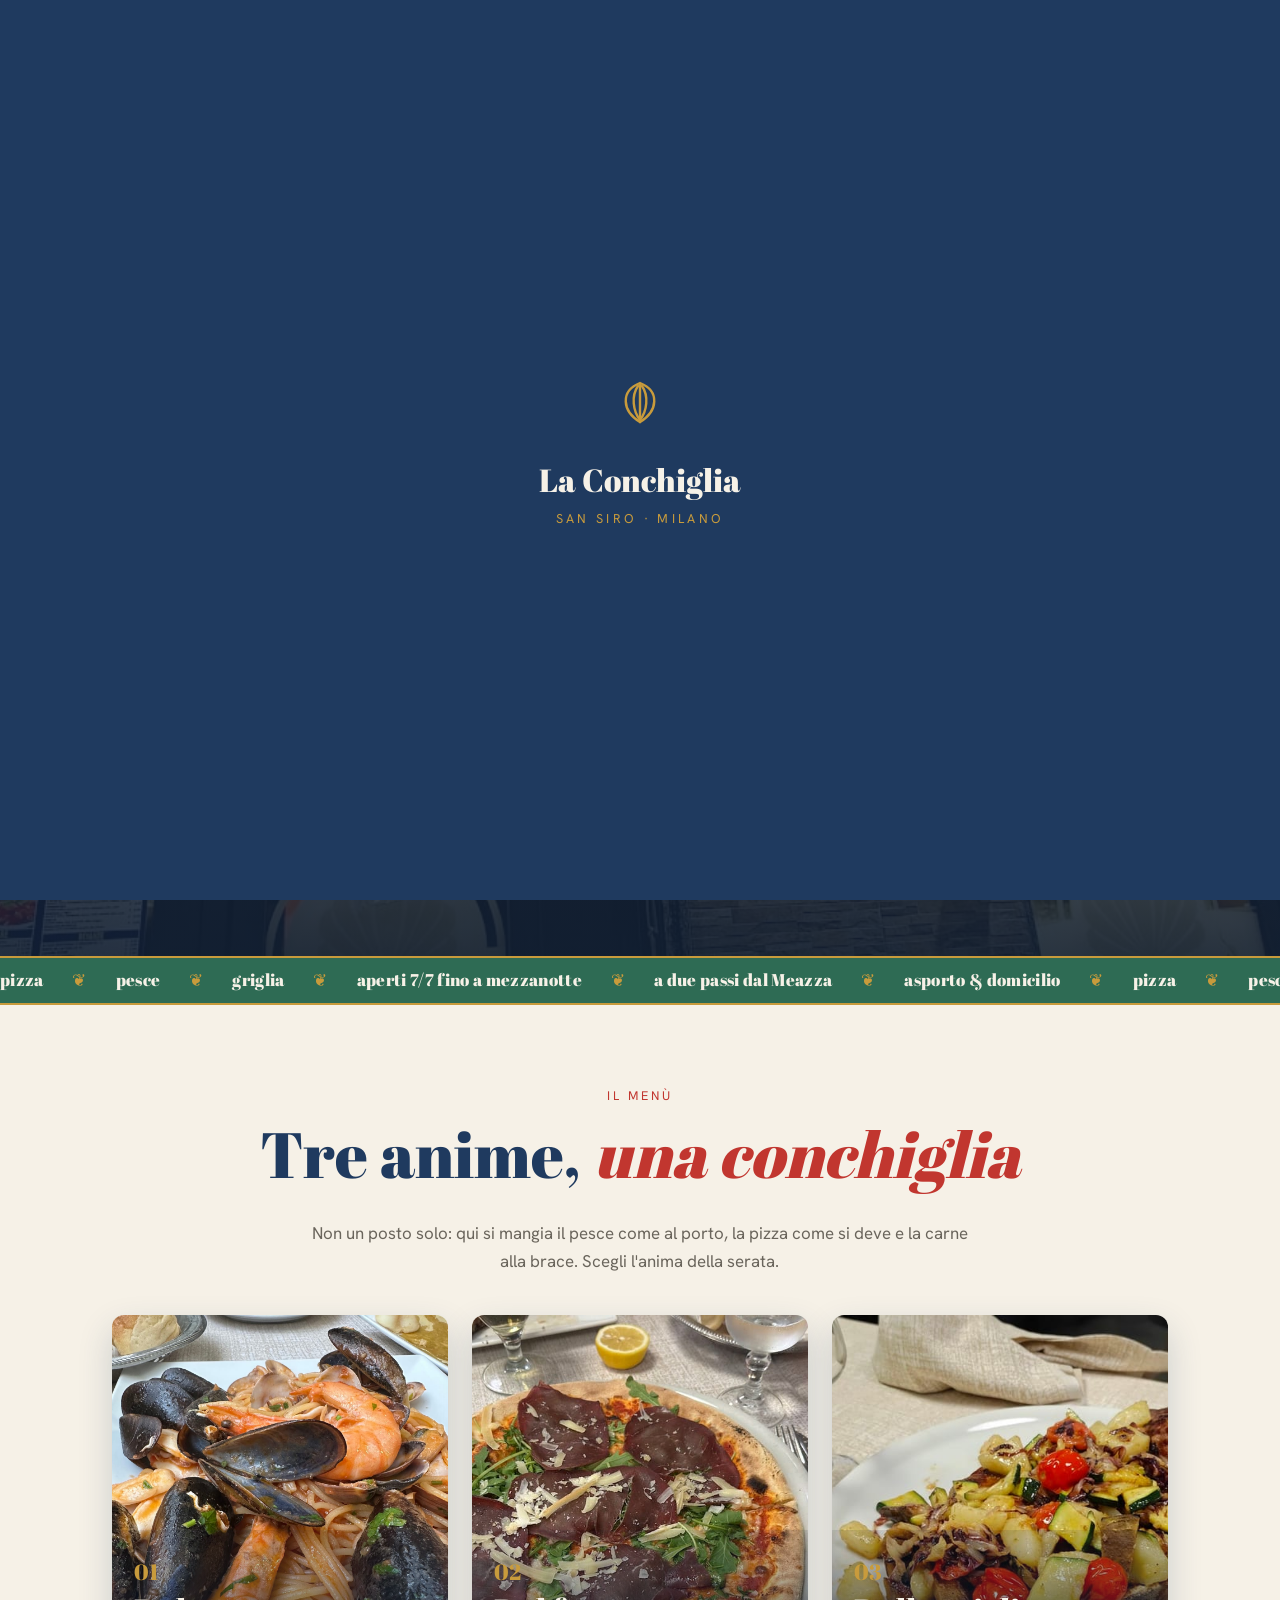
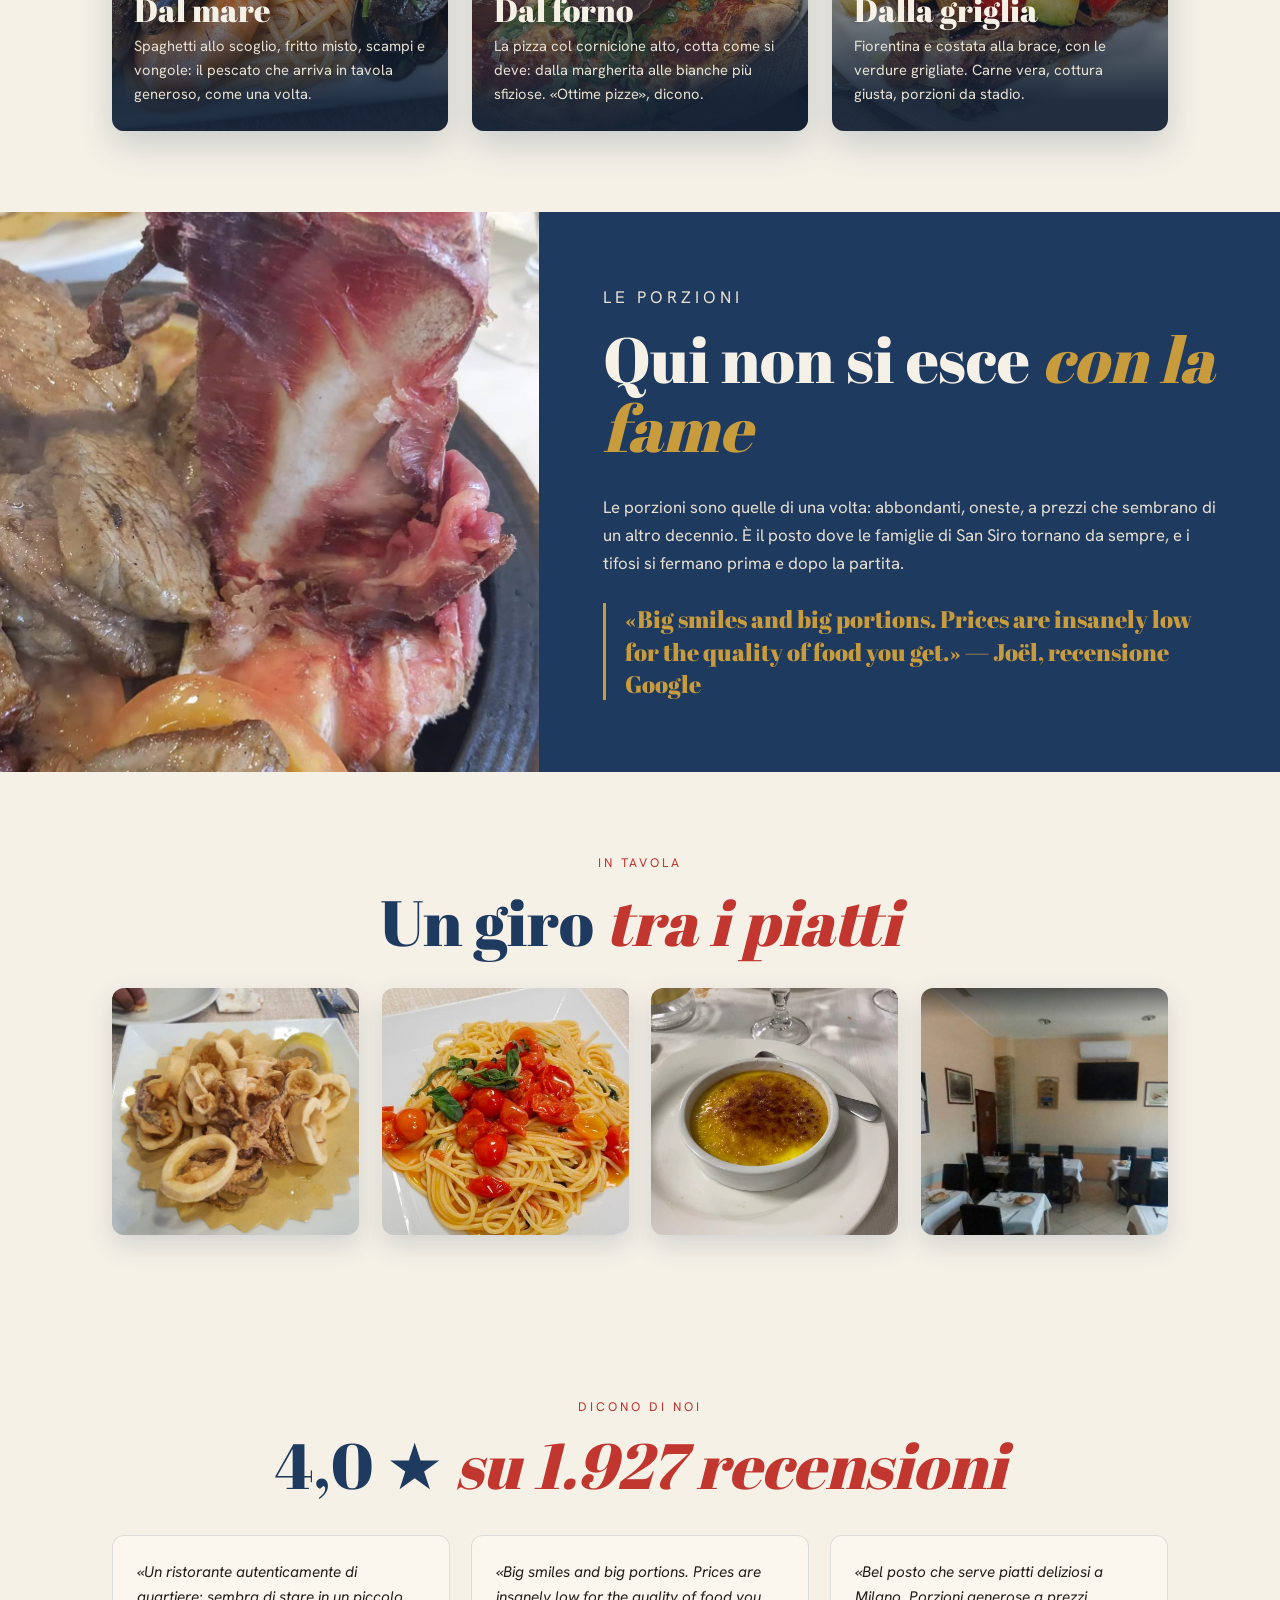
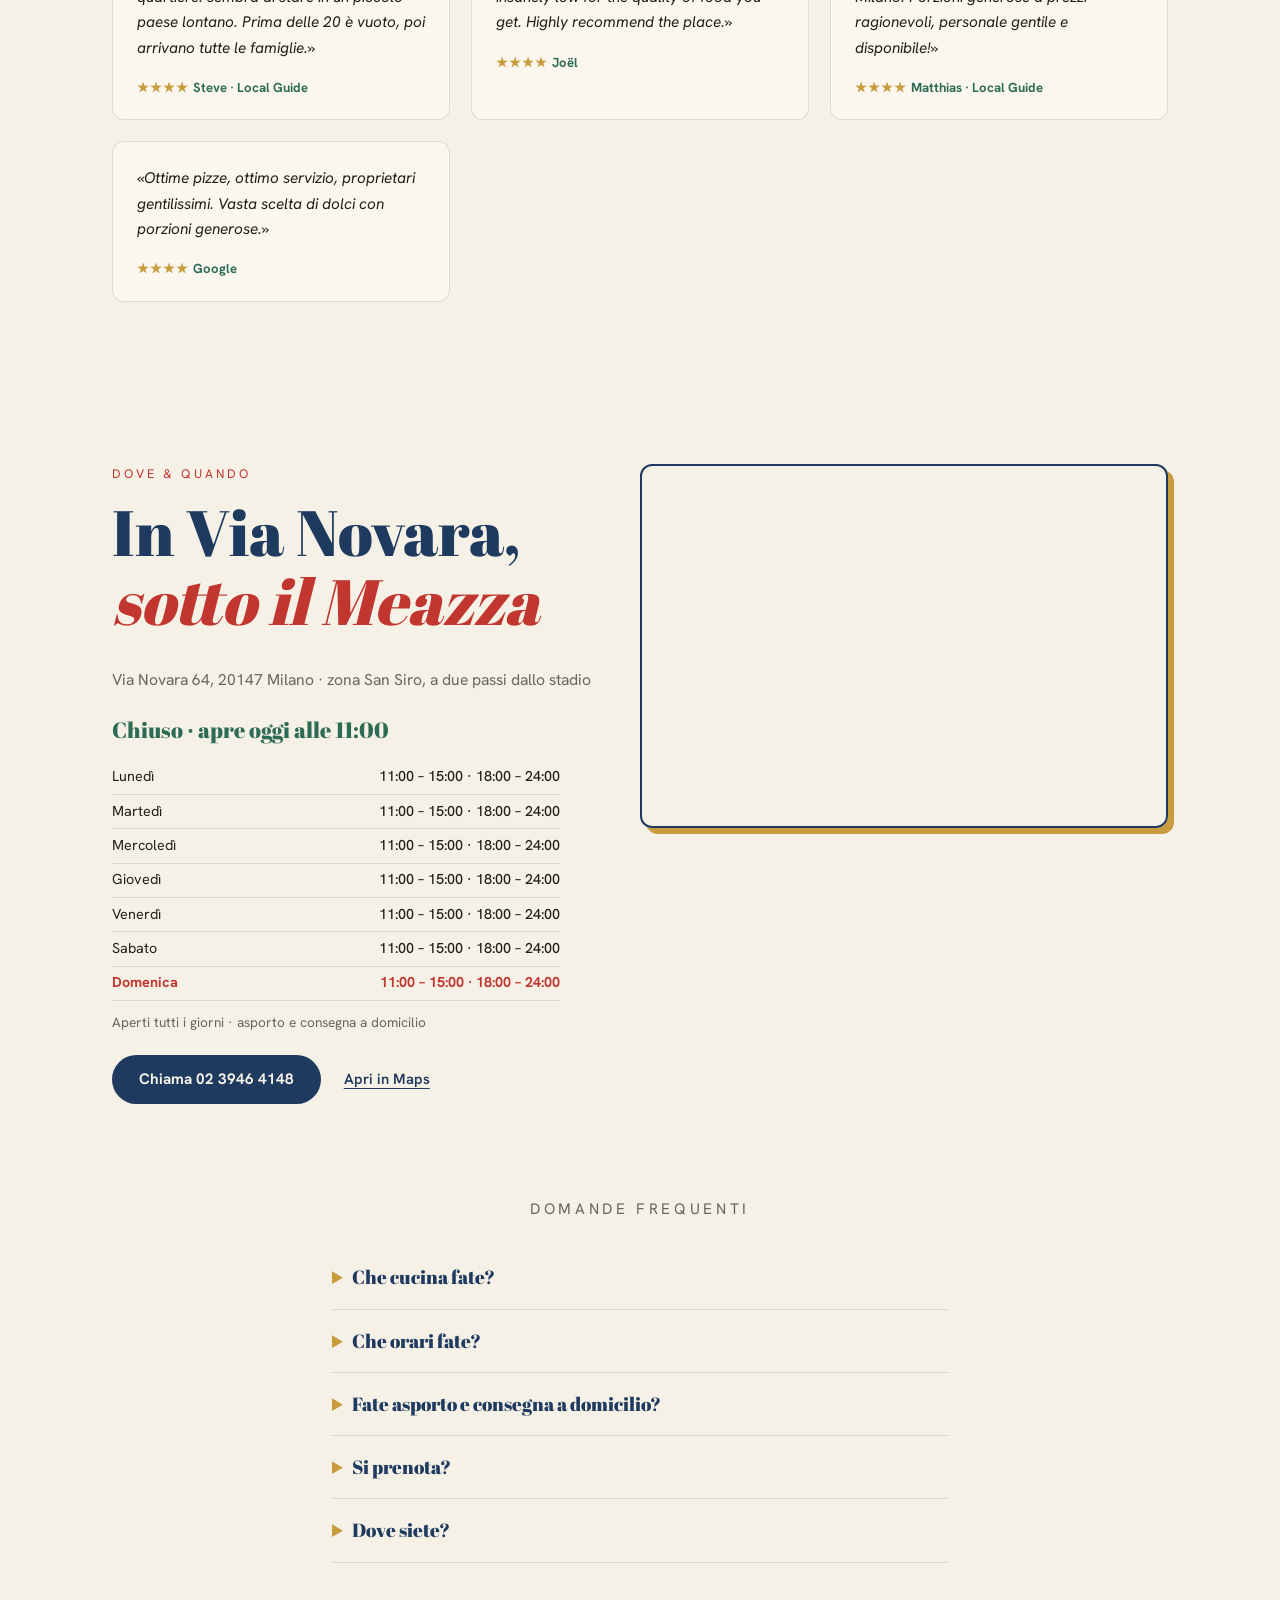
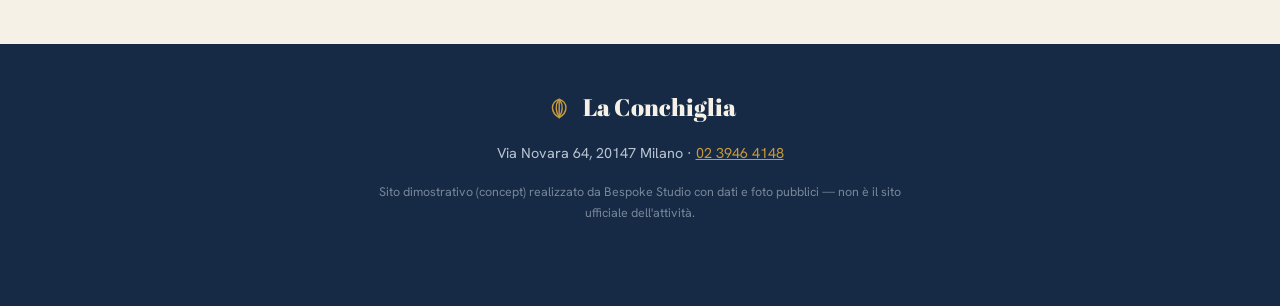
==== index.html @ fbbc91d4 "La Conchiglia — trattoria e pizzeria di San Siro (demo Bespoke Studio) Co-Authored-By: Claude Opus 4" ====
<!DOCTYPE html>
<html lang="it">
<head>
<meta charset="UTF-8">
<meta name="viewport" content="width=device-width, initial-scale=1.0">
<title>La Conchiglia — Trattoria e pizzeria di San Siro · Via Novara 64, Milano</title>
<meta name="description" content="La Conchiglia, trattoria e pizzeria di San Siro in Via Novara 64 a Milano: pesce, pizza e griglia con porzioni giganti, a due passi dal Meazza. Aperti 7 giorni su 7 fino a mezzanotte. Prenota: 02 3946 4148.">
<link rel="canonical" href="https://rotenzark.github.io/la-conchiglia/">
<meta property="og:type" content="website">
<meta property="og:title" content="La Conchiglia — Trattoria e pizzeria di San Siro, Milano">
<meta property="og:description" content="Pesce, pizza e griglia con porzioni giganti a due passi dal Meazza. Aperti 7/7 fino a mezzanotte.">
<meta property="og:image" content="https://rotenzark.github.io/la-conchiglia/img/og-image.jpg">
<meta property="og:url" content="https://rotenzark.github.io/la-conchiglia/">
<meta name="twitter:card" content="summary_large_image">
<link rel="icon" href="img/favicon.svg" type="image/svg+xml">
<link rel="icon" href="img/favicon-32.png" type="image/png" sizes="32x32">
<link rel="apple-touch-icon" href="img/apple-touch-icon.png">
<link rel="preconnect" href="https://fonts.googleapis.com">
<link rel="preconnect" href="https://fonts.gstatic.com" crossorigin>
<link href="https://fonts.googleapis.com/css2?family=Abril+Fatface&family=Hanken+Grotesk:wght@400;500;600;700&display=swap" rel="stylesheet">
<link rel="stylesheet" href="css/styles.css?v=1">
<script type="application/ld+json">
{
  "@context": "https://schema.org",
  "@graph": [
    {
      "@type": "Restaurant",
      "name": "La Conchiglia",
      "image": "https://rotenzark.github.io/la-conchiglia/img/og-image.jpg",
      "url": "https://rotenzark.github.io/la-conchiglia/",
      "telephone": "+390239464148",
      "servesCuisine": ["Italiana", "Pesce", "Pizza"],
      "priceRange": "€€",
      "description": "Trattoria e pizzeria di San Siro: pesce, pizza e griglia con porzioni generose, a due passi dal Meazza.",
      "address": { "@type": "PostalAddress", "streetAddress": "Via Novara 64", "addressLocality": "Milano", "postalCode": "20147", "addressCountry": "IT" },
      "geo": { "@type": "GeoCoordinates", "latitude": 45.4709017, "longitude": 9.1228384 },
      "aggregateRating": { "@type": "AggregateRating", "ratingValue": "4.0", "reviewCount": "1927", "bestRating": "5" },
      "openingHoursSpecification": [
        { "@type": "OpeningHoursSpecification", "dayOfWeek": ["Monday","Tuesday","Wednesday","Thursday","Friday","Saturday","Sunday"], "opens": "11:00", "closes": "15:00" },
        { "@type": "OpeningHoursSpecification", "dayOfWeek": ["Monday","Tuesday","Wednesday","Thursday","Friday","Saturday","Sunday"], "opens": "18:00", "closes": "00:00" }
      ]
    },
    {
      "@type": "FAQPage",
      "mainEntity": [
        { "@type": "Question", "name": "Che cucina fate?", "acceptedAnswer": { "@type": "Answer", "text": "Tre anime in un solo posto: pesce (spaghetti allo scoglio, fritto misto), pizza cotta nel forno e carne alla griglia (fiorentina, costata), con porzioni generose." } },
        { "@type": "Question", "name": "Che orari fate?", "acceptedAnswer": { "@type": "Answer", "text": "Aperti tutti i giorni, pranzo 11–15 e cena 18–24 (fino a mezzanotte)." } },
        { "@type": "Question", "name": "Fate asporto e consegna a domicilio?", "acceptedAnswer": { "@type": "Answer", "text": "Sì: oltre alla consumazione sul posto, facciamo asporto e consegna a domicilio. Chiama lo 02 3946 4148." } },
        { "@type": "Question", "name": "Si prenota?", "acceptedAnswer": { "@type": "Answer", "text": "Sì, soprattutto nelle sere di partita al Meazza consigliamo di chiamare per prenotare un tavolo." } },
        { "@type": "Question", "name": "Dove siete?", "acceptedAnswer": { "@type": "Answer", "text": "In Via Novara 64 a Milano, zona San Siro, a due passi dallo stadio Meazza." } }
      ]
    }
  ]
}
</script>
</head>
<body>

<div id="intro" aria-hidden="true">
  <div class="intro-inner">
    <span class="intro-shell" aria-hidden="true">
      <svg viewBox="0 0 64 64"><g fill="none" stroke="currentColor" stroke-width="2.4" stroke-linecap="round"><path d="M32 52 C14 41 12 21 32 13 C52 21 50 41 32 52 Z"/><path d="M32 52 L32 15"/><path d="M32 50 C25 41 23 26 30 16"/><path d="M32 50 C39 41 41 26 34 16"/></g></svg>
    </span>
    <p class="intro-name">La Conchiglia</p>
    <p class="intro-sub">San Siro · Milano</p>
  </div>
</div>

<header id="site-head">
  <a class="brand" href="#top" aria-label="La Conchiglia — torna su">
    <span class="brand-shell" aria-hidden="true"><svg viewBox="0 0 64 64"><g fill="none" stroke="currentColor" stroke-width="3" stroke-linecap="round"><path d="M32 52 C14 41 12 21 32 13 C52 21 50 41 32 52 Z"/><path d="M32 52 L32 15"/><path d="M32 50 C25 41 23 26 30 16"/><path d="M32 50 C39 41 41 26 34 16"/></g></svg></span>
    <span class="brand-name">La Conchiglia</span>
  </a>
  <nav id="mainNav" aria-label="Navigazione principale">
    <a href="#anime" data-i18n="nav.anime">Le tre anime</a>
    <a href="#porzioni" data-i18n="nav.porzioni">Le porzioni</a>
    <a href="#gallery" data-i18n="nav.gallery">In tavola</a>
    <a href="#recensioni" data-i18n="nav.recensioni">Dicono di noi</a>
    <a href="#dove" data-i18n="nav.dove">Dove &amp; quando</a>
  </nav>
  <div class="head-actions">
    <button id="langToggle" type="button" aria-label="Switch language">EN</button>
    <a class="head-call" href="tel:+390239464148" data-i18n="nav.prenota">Prenota</a>
    <button id="burger" aria-label="Menu" aria-expanded="false" aria-controls="mainNav"><span></span><span></span><span></span></button>
  </div>
</header>

<main id="top">

  <!-- HERO -->
  <section class="hero">
    <img id="heroPhoto" src="img/facciata.jpg" alt="La facciata de La Conchiglia di sera, con l'insegna Ristorante Pizzeria e il logo a conchiglia" width="1600" height="697" fetchpriority="high">
    <div class="hero-shade" aria-hidden="true"></div>
    <div class="hero-content">
      <p class="hero-badge reveal-hero"><span class="g-logo" aria-hidden="true">G</span> 4,0 · <span data-i18n="hero.rec">1.927 recensioni</span></p>
      <h1 class="hero-title reveal-hero">La Conchiglia</h1>
      <p class="hero-sub reveal-hero" data-i18n="hero.sub">Trattoria e pizzeria di <strong>San Siro</strong>, a due passi dal Meazza — dal mare, dal forno, dalla griglia. Porzioni giganti, aperti tutti i giorni fino a mezzanotte.</p>
      <div class="hero-cta reveal-hero">
        <a class="btn-primary" href="tel:+390239464148" data-i18n="hero.cta1">Prenota: 02 3946 4148</a>
        <a class="btn-ghost" href="#anime" data-i18n="hero.cta2">Le tre anime</a>
      </div>
    </div>
  </section>

  <!-- TICKER -->
  <div class="ticker" aria-hidden="true">
    <div class="ticker-track">
      <span data-i18n="tk.1">pizza</span><i class="sh">❦</i><span data-i18n="tk.2">pesce</span><i class="sh">❦</i><span data-i18n="tk.3">griglia</span><i class="sh">❦</i><span data-i18n="tk.4">aperti 7/7 fino a mezzanotte</span><i class="sh">❦</i><span data-i18n="tk.5">a due passi dal Meazza</span><i class="sh">❦</i><span data-i18n="tk.6">asporto &amp; domicilio</span><i class="sh">❦</i>
      <span data-i18n="tk.1b">pizza</span><i class="sh">❦</i><span data-i18n="tk.2b">pesce</span><i class="sh">❦</i><span data-i18n="tk.3b">griglia</span><i class="sh">❦</i><span data-i18n="tk.4b">aperti 7/7 fino a mezzanotte</span><i class="sh">❦</i><span data-i18n="tk.5b">a due passi dal Meazza</span><i class="sh">❦</i><span data-i18n="tk.6b">asporto &amp; domicilio</span><i class="sh">❦</i>
    </div>
  </div>

  <!-- TRE ANIME -->
  <section id="anime" class="anime">
    <p class="kicker reveal" data-i18n="anime.kicker">Il menù</p>
    <h2 class="titolo reveal"><span data-i18n="anime.t1">Tre anime,</span> <em data-i18n="anime.t2">una conchiglia</em></h2>
    <p class="anime-lead reveal" data-i18n="anime.lead">Non un posto solo: qui si mangia il pesce come al porto, la pizza come si deve e la carne alla brace. Scegli l'anima della serata.</p>
    <div class="anime-grid">
      <article class="anima reveal" data-full="img/spaghetti-scoglio.jpg">
        <img src="img/spaghetti-scoglio.jpg" alt="Spaghetti allo scoglio con cozze, gamberi e vongole" width="1200" height="1600">
        <div class="anima-body">
          <span class="anima-n">01</span>
          <h3 data-i18n="a1.t">Dal mare</h3>
          <p data-i18n="a1.p">Spaghetti allo scoglio, fritto misto, scampi e vongole: il pescato che arriva in tavola generoso, come una volta.</p>
        </div>
      </article>
      <article class="anima reveal" data-full="img/pizza.jpg">
        <img src="img/pizza.jpg" alt="Pizza con bresaola, rucola e grana e cornicione alto" width="1200" height="675">
        <div class="anima-body">
          <span class="anima-n">02</span>
          <h3 data-i18n="a2.t">Dal forno</h3>
          <p data-i18n="a2.p">La pizza col cornicione alto, cotta come si deve: dalla margherita alle bianche più sfiziose. «Ottime pizze», dicono.</p>
        </div>
      </article>
      <article class="anima reveal" data-full="img/fiorentina.jpg">
        <img src="img/fiorentina.jpg" alt="Bistecca alla griglia con verdure grigliate" width="1200" height="523">
        <div class="anima-body">
          <span class="anima-n">03</span>
          <h3 data-i18n="a3.t">Dalla griglia</h3>
          <p data-i18n="a3.p">Fiorentina e costata alla brace, con le verdure grigliate. Carne vera, cottura giusta, porzioni da stadio.</p>
        </div>
      </article>
    </div>
  </section>

  <!-- LE PORZIONI (band navy) -->
  <section id="porzioni" class="porzioni">
    <figure class="porzioni-foto reveal">
      <img src="img/costata.jpg" alt="Una costata enorme servita con patatine, la porzione gigante de La Conchiglia" width="1080" height="1920">
    </figure>
    <div class="porzioni-testo">
      <p class="kicker kicker-oro reveal" data-i18n="porz.kicker">Le porzioni</p>
      <h2 class="titolo titolo-chiaro reveal"><span data-i18n="porz.t1">Qui non si esce</span> <em data-i18n="porz.t2">con la fame</em></h2>
      <p class="reveal" data-i18n="porz.p1">Le porzioni sono quelle di una volta: abbondanti, oneste, a prezzi che sembrano di un altro decennio. È il posto dove le famiglie di San Siro tornano da sempre, e i tifosi si fermano prima e dopo la partita.</p>
      <blockquote class="pull reveal" data-i18n="porz.pull">«Big smiles and big portions. Prices are insanely low for the quality of food you get.» — Joël, recensione Google</blockquote>
    </div>
  </section>

  <!-- GALLERY -->
  <section id="gallery" class="gallery">
    <p class="kicker reveal" data-i18n="gal.kicker">In tavola</p>
    <h2 class="titolo reveal"><span data-i18n="gal.t1">Un giro</span> <em data-i18n="gal.t2">tra i piatti</em></h2>
    <div class="gallery-grid">
      <figure class="polaroid reveal" data-full="img/fritto.jpg"><img src="img/fritto.jpg" alt="Fritto misto di mare con calamari e limone" width="1000" height="1000"></figure>
      <figure class="polaroid reveal" data-full="img/spaghetti-pomodoro.jpg"><img src="img/spaghetti-pomodoro.jpg" alt="Spaghetti al pomodoro fresco e basilico" width="1000" height="436"></figure>
      <figure class="polaroid reveal" data-full="img/cremebrulee.jpg"><img src="img/cremebrulee.jpg" alt="Crème brûlée fatta in casa" width="900" height="1200"></figure>
      <figure class="polaroid reveal" data-full="img/sala.jpg"><img src="img/sala.jpg" alt="La sala de La Conchiglia con le tovaglie bianche e la maglia da calcio firmata" width="780" height="507"></figure>
    </div>
  </section>

  <!-- RECENSIONI -->
  <section id="recensioni" class="recensioni">
    <p class="kicker reveal" data-i18n="rec.kicker">Dicono di noi</p>
    <h2 class="titolo reveal"><span>4,0 ★</span> <em data-i18n="rec.t2">su 1.927 recensioni</em></h2>
    <div class="rec-grid">
      <blockquote class="rec reveal"><p data-i18n="rec.r1">«Un ristorante autenticamente di quartiere: sembra di stare in un piccolo paese lontano. Prima delle 20 è vuoto, poi arrivano tutte le famiglie.»</p><cite>Steve · Local Guide</cite></blockquote>
      <blockquote class="rec reveal"><p data-i18n="rec.r2">«Big smiles and big portions. Prices are insanely low for the quality of food you get. Highly recommend the place.»</p><cite>Joël</cite></blockquote>
      <blockquote class="rec reveal"><p data-i18n="rec.r3">«Bel posto che serve piatti deliziosi a Milano. Porzioni generose a prezzi ragionevoli, personale gentile e disponibile!»</p><cite>Matthias · Local Guide</cite></blockquote>
      <blockquote class="rec reveal"><p data-i18n="rec.r4">«Ottime pizze, ottimo servizio, proprietari gentilissimi. Vasta scelta di dolci con porzioni generose.»</p><cite>Google</cite></blockquote>
    </div>
  </section>

  <!-- DOVE -->
  <section id="dove" class="dove">
    <div class="dove-info">
      <p class="kicker reveal" data-i18n="dove.kicker">Dove &amp; quando</p>
      <h2 class="titolo reveal"><span data-i18n="dove.t1">In Via Novara,</span> <em data-i18n="dove.t2">sotto il Meazza</em></h2>
      <p class="dove-metro reveal" data-i18n="dove.metro">Via Novara 64, 20147 Milano · zona San Siro, a due passi dallo stadio</p>
      <div class="orari reveal">
        <p id="orarioStato" class="orario-stato">…</p>
        <table id="orariTable" aria-label="Orari di apertura">
          <tr data-day="1"><td data-i18n="giorni.lun">Lunedì</td><td>11:00 – 15:00 · 18:00 – 24:00</td></tr>
          <tr data-day="2"><td data-i18n="giorni.mar">Martedì</td><td>11:00 – 15:00 · 18:00 – 24:00</td></tr>
          <tr data-day="3"><td data-i18n="giorni.mer">Mercoledì</td><td>11:00 – 15:00 · 18:00 – 24:00</td></tr>
          <tr data-day="4"><td data-i18n="giorni.gio">Giovedì</td><td>11:00 – 15:00 · 18:00 – 24:00</td></tr>
          <tr data-day="5"><td data-i18n="giorni.ven">Venerdì</td><td>11:00 – 15:00 · 18:00 – 24:00</td></tr>
          <tr data-day="6"><td data-i18n="giorni.sab">Sabato</td><td>11:00 – 15:00 · 18:00 – 24:00</td></tr>
          <tr data-day="0"><td data-i18n="giorni.dom">Domenica</td><td>11:00 – 15:00 · 18:00 – 24:00</td></tr>
        </table>
        <p class="orario-nota" data-i18n="dove.nota">Aperti tutti i giorni · asporto e consegna a domicilio</p>
      </div>
      <div class="dove-cta reveal">
        <a class="btn-primary" href="tel:+390239464148" data-i18n="dove.chiama">Chiama 02 3946 4148</a>
        <a class="btn-ghost" href="https://www.google.com/maps/place/La+Conchiglia/@45.4709017,9.1228384,17z" target="_blank" rel="noopener" data-i18n="dove.apri">Apri in Maps</a>
      </div>
    </div>
    <div class="dove-media">
      <div class="mappa reveal">
        <iframe title="Mappa: La Conchiglia, Via Novara 64, Milano" src="https://www.google.com/maps?q=La+Conchiglia,+Via+Novara+64,+20147+Milano&output=embed" loading="lazy" referrerpolicy="no-referrer-when-downgrade" allowfullscreen></iframe>
      </div>
    </div>
  </section>

  <!-- FAQ -->
  <section class="faq" aria-label="Domande frequenti">
    <p class="kicker reveal" data-i18n="faq.kicker">Domande frequenti</p>
    <div class="faq-list">
      <details class="reveal"><summary data-i18n="faq.q1">Che cucina fate?</summary><p data-i18n="faq.a1">Tre anime in un solo posto: pesce (spaghetti allo scoglio, fritto misto), pizza cotta nel forno e carne alla griglia (fiorentina, costata), con porzioni generose.</p></details>
      <details class="reveal"><summary data-i18n="faq.q2">Che orari fate?</summary><p data-i18n="faq.a2">Aperti tutti i giorni, pranzo 11–15 e cena 18–24 (fino a mezzanotte).</p></details>
      <details class="reveal"><summary data-i18n="faq.q3">Fate asporto e consegna a domicilio?</summary><p data-i18n="faq.a3">Sì: oltre alla consumazione sul posto, facciamo asporto e consegna a domicilio. Chiama lo 02 3946 4148.</p></details>
      <details class="reveal"><summary data-i18n="faq.q4">Si prenota?</summary><p data-i18n="faq.a4">Sì, soprattutto nelle sere di partita al Meazza consigliamo di chiamare per prenotare un tavolo.</p></details>
      <details class="reveal"><summary data-i18n="faq.q5">Dove siete?</summary><p data-i18n="faq.a5">In Via Novara 64 a Milano, zona San Siro, a due passi dallo stadio Meazza.</p></details>
    </div>
  </section>

</main>

<footer>
  <p class="foot-brand"><span class="brand-shell" aria-hidden="true"><svg viewBox="0 0 64 64"><g fill="none" stroke="currentColor" stroke-width="3" stroke-linecap="round"><path d="M32 52 C14 41 12 21 32 13 C52 21 50 41 32 52 Z"/><path d="M32 52 L32 15"/><path d="M32 50 C25 41 23 26 30 16"/><path d="M32 50 C39 41 41 26 34 16"/></g></svg></span> La Conchiglia</p>
  <p data-i18n="foot.dove">Via Novara 64, 20147 Milano · <a href="tel:+390239464148">02 3946 4148</a></p>
  <p class="foot-demo" data-i18n="foot.demo">Sito dimostrativo (concept) realizzato da Bespoke Studio con dati e foto pubblici — non è il sito ufficiale dell'attività.</p>
</footer>

<div class="actionbar" id="actionBar">
  <a href="tel:+390239464148" data-i18n="bar.prenota">Prenota</a>
  <a href="#dove" data-i18n="bar.orari">Orari</a>
  <a href="https://www.google.com/maps?q=Via+Novara+64,+20147+Milano" target="_blank" rel="noopener" data-i18n="bar.mappa">Indicazioni</a>
</div>

<div id="lightbox" hidden>
  <button id="lightboxClose" aria-label="Chiudi">&times;</button>
  <img id="lightboxImg" src="" alt="">
</div>

<script src="https://cdnjs.cloudflare.com/ajax/libs/gsap/3.12.5/gsap.min.js" defer></script>
<script src="https://cdnjs.cloudflare.com/ajax/libs/gsap/3.12.5/ScrollTrigger.min.js" defer></script>
<script src="js/main.js?v=1" defer></script>
</body>
</html>
---- css/styles.css ----
/* La Conchiglia — design system
   Palette (colori reali): navy #1F3A5F · verde tende #2E6B54 · oro conchiglia #C89B3C · crema #F6F1E7 · rosso pomodoro #C1362F
   Font: Abril Fatface (display) · Hanken Grotesk (testo)
   Gesto-firma: la CONCHIGLIA (guscio SVG) + le TRE ANIME (mare/forno/griglia) */

:root{
  --navy:#1F3A5F;
  --navy-scuro:#162A45;
  --verde:#2E6B54;
  --oro:#C89B3C;
  --crema:#F6F1E7;
  --carta:#FBF7EE;
  --rosso:#C1362F;
  --inchiostro:#23201C;
  --grigio:#6A655C;
  --disp:'Abril Fatface',serif;
  --testo:'Hanken Grotesk',sans-serif;
  --r:12px;
}

/* reset tecnico (PLUMBING_V 1) */
*,*::before,*::after{box-sizing:border-box}
[hidden]{display:none!important}
img{max-width:100%;height:auto;display:block}
body{margin:0;font-family:var(--testo);color:var(--inchiostro);background:var(--crema);line-height:1.65}
a{color:inherit}
h1,h2,h3{line-height:1.08;margin:0 0 .5em;font-weight:400}
@media (prefers-reduced-motion: reduce){*,*::before,*::after{animation-duration:.01ms!important;animation-iteration-count:1!important;transition-duration:.01ms!important;scroll-behavior:auto!important}}
html{scroll-behavior:smooth}

/* conchiglia */
.intro-shell svg,.brand-shell svg{width:100%;height:100%;display:block}
.intro-shell{color:var(--oro);width:4rem;height:4rem;display:inline-block}
.brand-shell{color:var(--oro);width:1.9rem;height:1.9rem;display:inline-block}

/* intro */
#intro{position:fixed;inset:0;background:var(--navy);z-index:200;display:flex;align-items:center;justify-content:center;transition:opacity .6s ease}
#intro.hide{opacity:0;pointer-events:none}
.intro-inner{text-align:center;color:var(--crema)}
.intro-shell{margin:0 auto}
.intro-name{font-family:var(--disp);font-size:2rem;margin:.7rem 0 .1rem}
.intro-sub{font-size:.8rem;letter-spacing:.26em;text-transform:uppercase;color:var(--oro);margin:0}

/* header */
#site-head{position:sticky;top:0;z-index:100;display:flex;align-items:center;justify-content:space-between;gap:1rem;padding:.55rem clamp(1rem,4vw,2.4rem);background:rgba(31,58,95,.97);border-bottom:2px solid var(--oro)}
.brand{display:flex;align-items:center;gap:.55rem;text-decoration:none;color:var(--crema)}
.brand-name{font-family:var(--disp);font-size:1.35rem}
#mainNav{display:flex;gap:1.2rem}
#mainNav a{font-size:.85rem;font-weight:600;letter-spacing:.02em;text-decoration:none;color:var(--crema)}
#mainNav a:hover{color:var(--oro)}
.head-actions{display:flex;align-items:center;gap:.7rem}
#langToggle{font-family:var(--testo);font-weight:600;font-size:.78rem;background:none;border:1.5px solid var(--oro);color:var(--oro);border-radius:99px;padding:.26rem .7rem;cursor:pointer}
.head-call{font-weight:700;font-size:.82rem;text-decoration:none;background:var(--oro);color:var(--navy);padding:.45rem 1.1rem;border-radius:99px}
#burger{display:none;flex-direction:column;gap:5px;background:none;border:none;cursor:pointer;padding:.35rem;position:relative;z-index:112}
#burger span{width:24px;height:2.5px;background:var(--crema);border-radius:2px;transition:transform .3s,opacity .3s}
#burger[aria-expanded="true"] span:nth-child(1){transform:translateY(7.5px) rotate(45deg)}
#burger[aria-expanded="true"] span:nth-child(2){opacity:0}
#burger[aria-expanded="true"] span:nth-child(3){transform:translateY(-7.5px) rotate(-45deg)}
#burger[aria-expanded="true"] span{background:var(--oro)}

/* hero */
.hero{position:relative;min-height:100vh;min-height:100svh;display:flex;align-items:flex-end;overflow:hidden;background:var(--navy)}
#heroPhoto{position:absolute;inset:0;width:100%;height:112%;object-fit:cover;object-position:center 55%}
.hero-shade{position:absolute;inset:0;background:linear-gradient(180deg,rgba(22,42,69,.55) 0%,rgba(22,42,69,.5) 40%,rgba(18,32,52,.9) 100%)}
.hero-content{position:relative;z-index:2;padding:0 clamp(1.2rem,6vw,5rem) clamp(3rem,8vh,5.5rem);max-width:900px}
.hero-badge{display:inline-flex;align-items:center;gap:.5rem;color:var(--crema);font-weight:600;font-size:.9rem;background:rgba(22,42,69,.6);border:1px solid rgba(200,155,60,.5);border-radius:99px;padding:.35rem .9rem;margin:0 0 1.1rem}
.g-logo{font-weight:800;background:var(--crema);color:#4285F4;border-radius:50%;width:1.3rem;height:1.3rem;display:inline-flex;align-items:center;justify-content:center;font-size:.85rem}
.hero-title{font-family:var(--disp);color:var(--crema);font-size:clamp(3.2rem,11vw,8rem);line-height:.95;margin:0 0 1rem}
.hero-sub{color:#EDE6D6;font-size:clamp(1rem,2vw,1.25rem);max-width:34em;margin:0 0 1.7rem}
.hero-sub strong{color:var(--oro)}
.hero-cta{display:flex;gap:.9rem;flex-wrap:wrap}
.btn-primary{font-family:var(--testo);font-weight:700;text-decoration:none;background:var(--oro);color:var(--navy);padding:.75rem 1.7rem;border-radius:99px;font-size:.95rem}
.btn-primary:hover{background:var(--crema)}
.btn-ghost{font-weight:600;text-decoration:underline;text-underline-offset:4px;color:var(--crema);padding:.75rem .4rem;font-size:.92rem}

/* ticker */
.ticker{background:var(--verde);color:var(--crema);overflow:hidden;padding:.55rem 0;border-block:2px solid var(--oro)}
.ticker-track{display:flex;gap:1.8rem;white-space:nowrap;width:max-content;animation:ticker 28s linear infinite;font-family:var(--disp);font-size:1.05rem;letter-spacing:.02em}
.ticker-track .sh{font-style:normal;color:var(--oro)}
@keyframes ticker{to{transform:translateX(-50%)}}
.reduced-motion .ticker-track{animation:none}

/* titoli */
.kicker{font-size:.78rem;letter-spacing:.24em;text-transform:uppercase;color:var(--rosso);margin:0 0 .8rem}
.kicker-oro{color:var(--oro)}
.titolo{font-family:var(--disp);font-size:clamp(2.2rem,6vw,4rem);color:var(--navy)}
.titolo em{font-style:italic;color:var(--rosso)}
.titolo-chiaro{color:var(--crema)}
.titolo-chiaro em{color:var(--oro)}

/* tre anime */
.anime{max-width:1200px;margin:0 auto;padding:clamp(3.5rem,9vh,6.5rem) clamp(1.2rem,6vw,4.5rem);text-align:center}
.anime-lead{max-width:40em;margin:0 auto 2.4rem;color:var(--grigio);font-size:1.06rem}
.anime-grid{display:grid;grid-template-columns:repeat(3,minmax(0,1fr));gap:1.5rem;text-align:left}
.anima{position:relative;border-radius:var(--r);overflow:hidden;cursor:zoom-in;min-height:26rem;display:flex;align-items:flex-end;box-shadow:0 14px 34px rgba(31,58,95,.2)}
.anima img{position:absolute;inset:0;width:100%;height:100%;object-fit:cover;transition:transform .6s ease}
.anima:hover img{transform:scale(1.05)}
.anima-body{position:relative;z-index:2;padding:1.5rem 1.4rem;color:var(--crema);background:linear-gradient(0deg,rgba(18,32,52,.92) 15%,rgba(18,32,52,.1) 100%);width:100%}
.anima-n{font-family:var(--disp);font-size:1.4rem;color:var(--oro)}
.anima-body h3{font-family:var(--disp);font-size:2rem;margin:.1rem 0 .4rem}
.anima-body p{margin:0;font-size:.92rem;color:#E7E0D2}

/* porzioni (band navy) */
.porzioni{background:var(--navy);color:var(--crema);display:grid;grid-template-columns:minmax(0,.8fr) minmax(0,1.1fr);gap:0;align-items:stretch}
.porzioni-foto{margin:0;position:relative;min-height:420px}
.porzioni-foto img{position:absolute;inset:0;width:100%;height:100%;object-fit:cover}
.porzioni-testo{padding:clamp(3rem,8vh,5.5rem) clamp(1.4rem,5vw,4rem)}
.porzioni-testo p{font-size:1.05rem;color:#E7E0D2}
.pull{font-family:var(--disp);font-size:1.5rem;line-height:1.35;color:var(--oro);border-left:3px solid var(--oro);padding-left:1.2rem;margin:1.6rem 0 0}

/* gallery */
.gallery{max-width:1200px;margin:0 auto;padding:clamp(3.5rem,9vh,6.5rem) clamp(1.2rem,6vw,4.5rem);text-align:center}
.gallery-grid{display:grid;grid-template-columns:repeat(auto-fit,minmax(220px,1fr));gap:1.4rem;margin-top:2rem}
.polaroid{margin:0;border-radius:var(--r);overflow:hidden;cursor:zoom-in;box-shadow:0 10px 26px rgba(31,58,95,.16)}
.polaroid img{width:100%;aspect-ratio:1/1;object-fit:cover;transition:transform .6s ease}
.polaroid:hover img{transform:scale(1.05)}

/* recensioni */
.recensioni{max-width:1200px;margin:0 auto;padding:clamp(3.5rem,9vh,6.5rem) clamp(1.2rem,6vw,4.5rem);text-align:center}
.rec-grid{display:grid;grid-template-columns:repeat(auto-fit,minmax(260px,1fr));gap:1.3rem;margin-top:2.2rem;text-align:left}
.rec{margin:0;background:var(--carta);border:1px solid rgba(31,58,95,.14);border-radius:var(--r);padding:1.5rem 1.5rem 1.2rem}
.rec p{margin:0 0 .8rem;font-size:.96rem;font-style:italic}
.rec cite{font-style:normal;font-weight:700;font-size:.82rem;color:var(--verde)}
.rec cite::before{content:'★★★★ ';color:var(--oro);letter-spacing:.08em}

/* dove */
.dove{max-width:1200px;margin:0 auto;padding:clamp(3.5rem,9vh,6.5rem) clamp(1.2rem,6vw,4.5rem);display:grid;grid-template-columns:minmax(0,1fr) minmax(0,1.1fr);gap:3rem;align-items:start}
.dove-metro{font-size:.98rem;color:var(--grigio)}
.orari{margin-top:1.2rem}
.orario-stato{font-family:var(--disp);font-size:1.4rem;color:var(--verde);margin:0 0 .7rem}
#orariTable{border-collapse:collapse;width:100%;max-width:28rem;font-size:.9rem}
#orariTable td{padding:.3rem 0;border-bottom:1px solid rgba(31,58,95,.12)}
#orariTable td:last-child{text-align:right;font-weight:500}
#orariTable tr.is-today td{font-weight:700;color:var(--rosso)}
.orario-nota{font-size:.85rem;color:var(--grigio);margin-top:.6rem}
.dove-cta{display:flex;gap:1rem;flex-wrap:wrap;margin-top:1.4rem}
.dove .btn-primary{background:var(--navy);color:var(--crema)}
.dove .btn-ghost{color:var(--navy)}
.mappa{border-radius:var(--r);overflow:hidden;border:2px solid var(--navy);box-shadow:6px 6px 0 var(--oro)}
.mappa iframe{width:100%;height:360px;border:0;display:block}

/* faq / footer / actionbar / lightbox */
.faq{max-width:760px;margin:0 auto;padding:0 clamp(1.2rem,6vw,4.5rem) clamp(3.5rem,9vh,6rem);text-align:center}
.faq-list{text-align:left;margin-top:1.6rem}
.faq details{border-bottom:1px solid rgba(31,58,95,.14);padding:.95rem 0}
.faq summary{font-family:var(--disp);font-size:1.2rem;cursor:pointer;color:var(--navy)}
.faq summary::marker{color:var(--oro)}
.faq p{margin:.7rem 0 0;font-size:.95rem;color:var(--grigio)}
footer{background:var(--navy-scuro);color:#B9C4D2;text-align:center;padding:2.8rem 1.2rem 5.2rem;font-size:.9rem}
.foot-brand{font-family:var(--disp);font-size:1.5rem;color:var(--crema);margin:0 0 .4rem;display:flex;align-items:center;justify-content:center;gap:.5rem}
footer a{color:var(--oro)}
.foot-demo{font-size:.78rem;opacity:.6;max-width:44em;margin:1rem auto 0}
.actionbar{position:fixed;left:0;right:0;bottom:0;z-index:110;display:none;grid-template-columns:repeat(3,1fr);background:var(--navy);border-top:2px solid var(--oro);transform:translateY(100%);transition:transform .35s ease}
.actionbar.is-visible{transform:none}
.actionbar a{font-family:var(--disp);font-size:1.05rem;color:var(--crema);text-decoration:none;text-align:center;padding:.85rem .4rem}
.actionbar a+a{border-left:1px solid rgba(246,241,231,.2)}
#lightbox{position:fixed;inset:0;z-index:150;background:rgba(18,32,52,.94);display:flex;align-items:center;justify-content:center;padding:2rem}
#lightbox img{max-width:min(92vw,1000px);max-height:86vh;width:auto;height:auto;border-radius:var(--r)}
#lightboxClose{position:absolute;top:1rem;right:1.4rem;font-size:2.4rem;background:none;border:none;color:var(--crema);cursor:pointer;line-height:1}

/* reveal */
.js .reveal,.js .reveal-hero{opacity:0}
.js.reduced-motion .reveal,.js.reduced-motion .reveal-hero{opacity:1}

/* responsive */
@media(max-width:960px){
  #mainNav{position:fixed;inset:0;background:var(--navy);flex-direction:column;justify-content:center;align-items:center;gap:1.6rem;transform:translateX(100%);transition:transform .35s ease;z-index:111}
  #mainNav.nav-open{transform:none}
  #mainNav a{color:var(--crema);font-family:var(--disp);font-size:1.5rem}
  #burger{display:flex}
  .head-call{display:none}
  .anime-grid{grid-template-columns:1fr}
  .anima{min-height:22rem}
  .porzioni{grid-template-columns:1fr}
  .porzioni-foto{min-height:320px}
  .dove{grid-template-columns:1fr}
}
@media(max-width:640px){
  .actionbar{display:grid}
  footer{padding-bottom:6.4rem}
  .rec-grid{grid-template-columns:1fr}
}
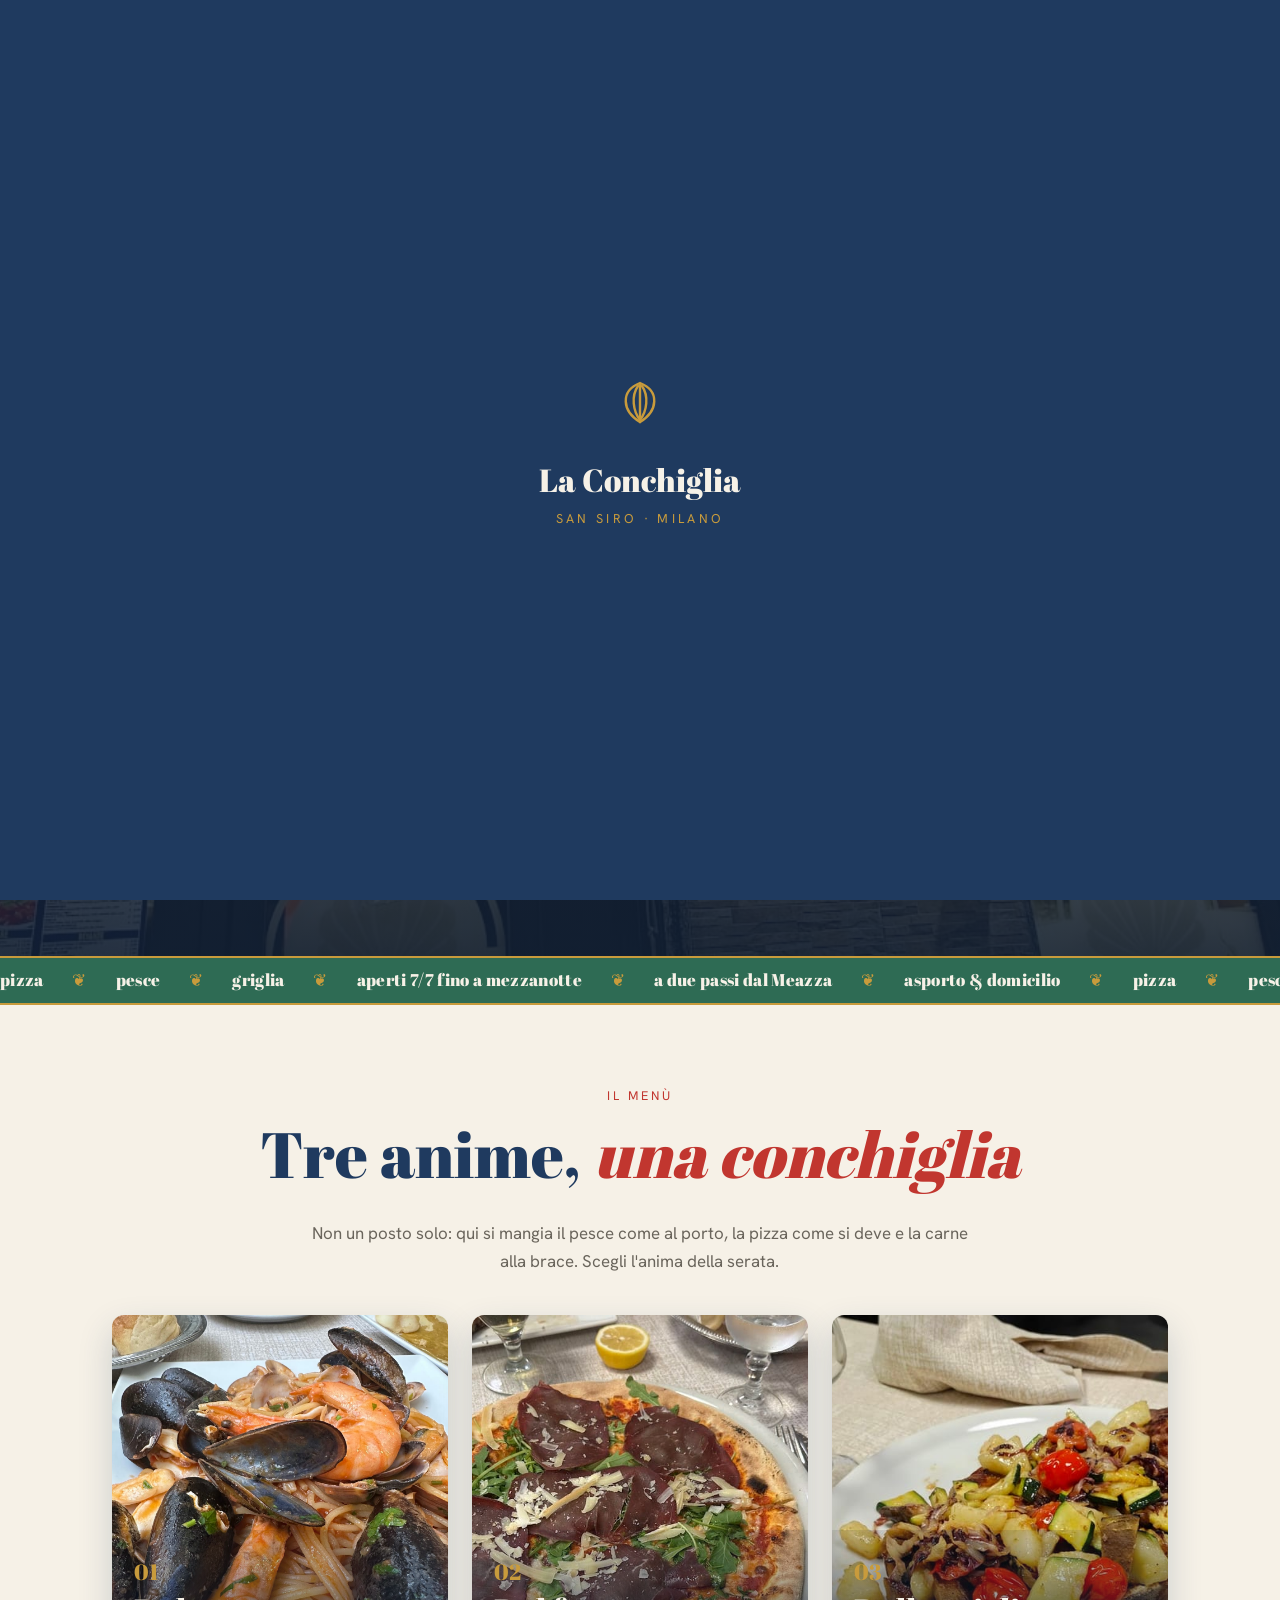
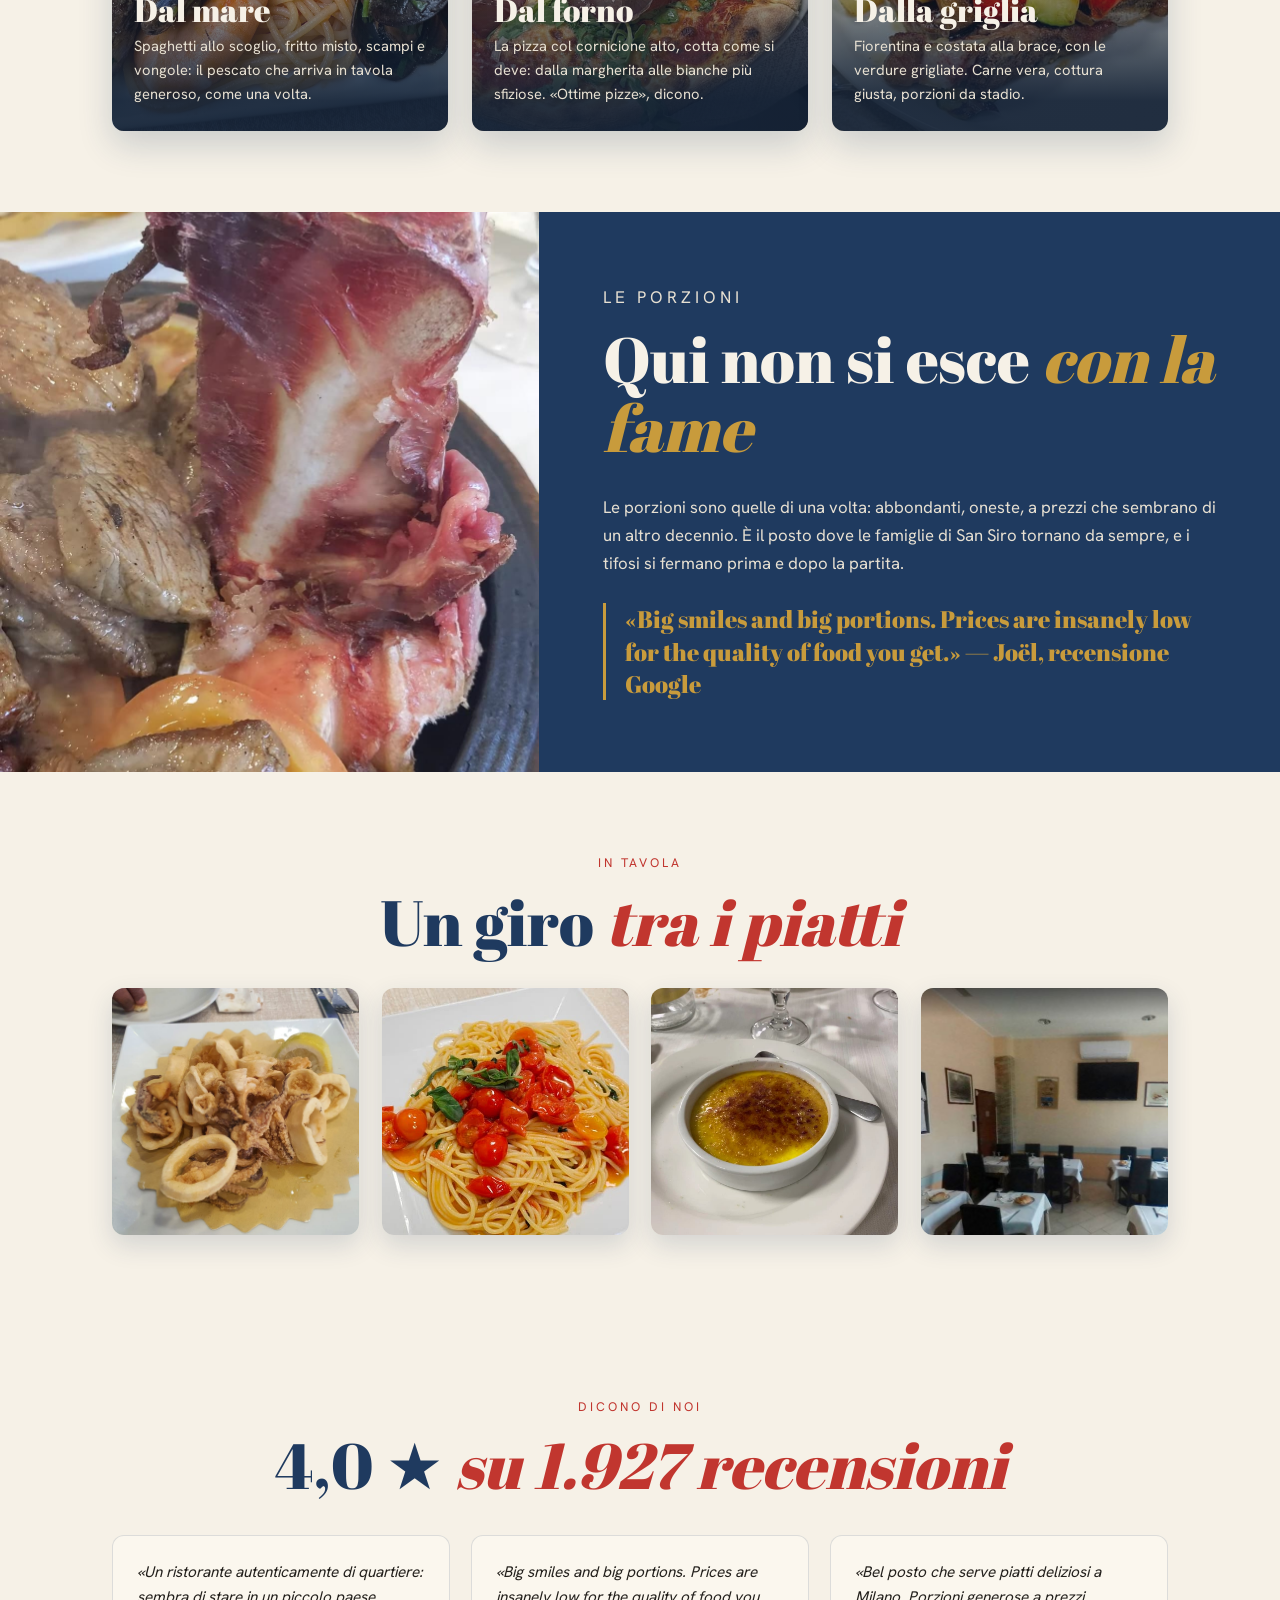
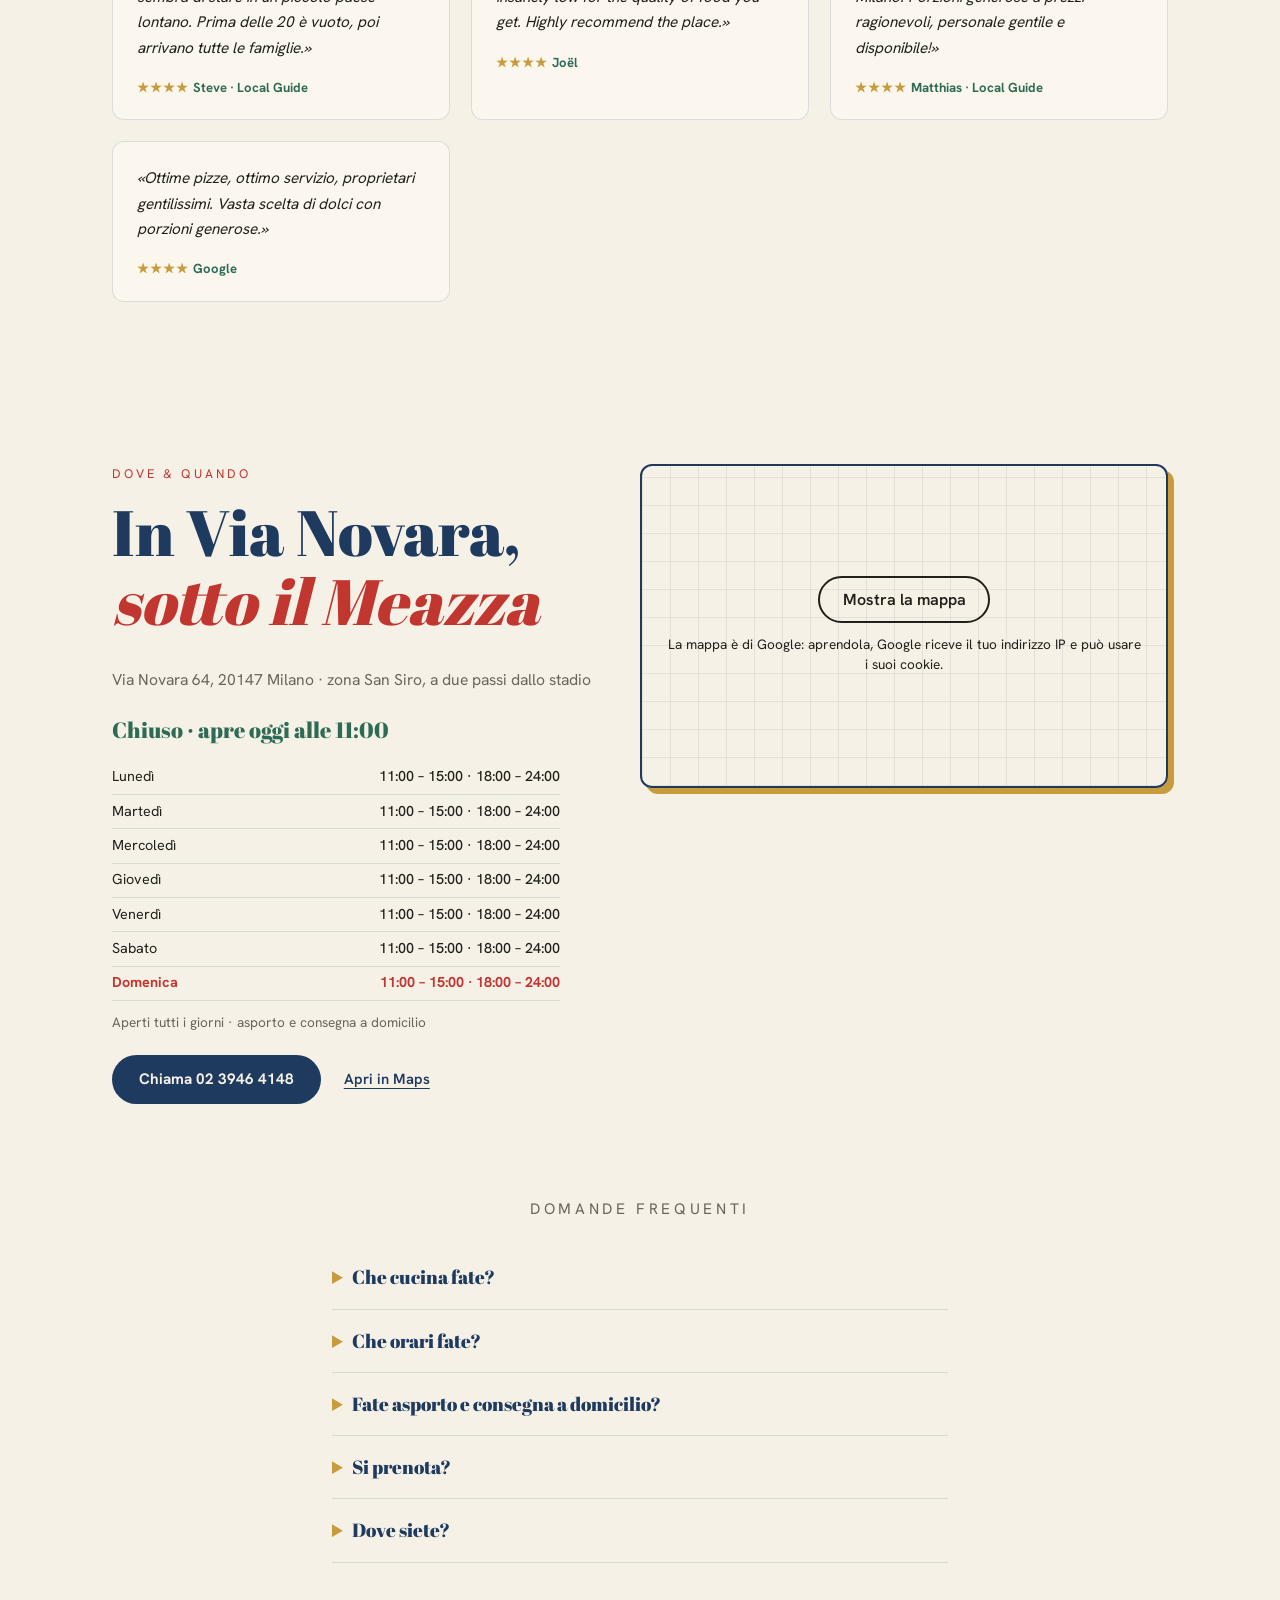
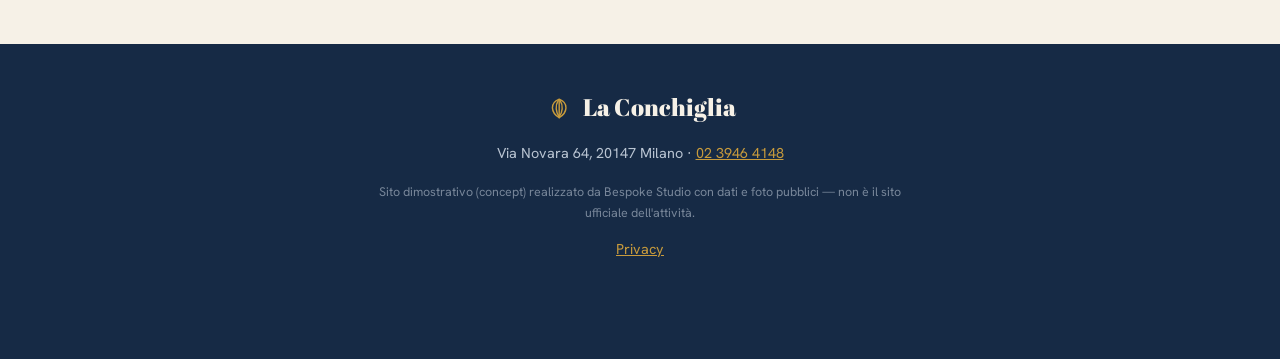
==== commit dfac2dd5: "Privacy e pulizia: caratteri sul sito, mappa al clic, informativa, noindex - caratteri copiati nel s" ====
--- a/index.html
+++ b/index.html
@@ -3,6 +3,7 @@
 <head>
 <meta charset="UTF-8">
 <meta name="viewport" content="width=device-width, initial-scale=1.0">
+<meta name="robots" content="noindex">
 <title>La Conchiglia — Trattoria e pizzeria di San Siro · Via Novara 64, Milano</title>
 <meta name="description" content="La Conchiglia, trattoria e pizzeria di San Siro in Via Novara 64 a Milano: pesce, pizza e griglia con porzioni giganti, a due passi dal Meazza. Aperti 7 giorni su 7 fino a mezzanotte. Prenota: 02 3946 4148.">
 <link rel="canonical" href="https://rotenzark.github.io/la-conchiglia/">
@@ -15,9 +16,7 @@
 <link rel="icon" href="img/favicon.svg" type="image/svg+xml">
 <link rel="icon" href="img/favicon-32.png" type="image/png" sizes="32x32">
 <link rel="apple-touch-icon" href="img/apple-touch-icon.png">
-<link rel="preconnect" href="https://fonts.googleapis.com">
-<link rel="preconnect" href="https://fonts.gstatic.com" crossorigin>
-<link href="https://fonts.googleapis.com/css2?family=Abril+Fatface&family=Hanken+Grotesk:wght@400;500;600;700&display=swap" rel="stylesheet">
+<link rel="stylesheet" href="fonts/fonts.css?v=1">
 <link rel="stylesheet" href="css/styles.css?v=1">
 <script type="application/ld+json">
 {
@@ -29,25 +28,99 @@
       "image": "https://rotenzark.github.io/la-conchiglia/img/og-image.jpg",
       "url": "https://rotenzark.github.io/la-conchiglia/",
       "telephone": "+390239464148",
-      "servesCuisine": ["Italiana", "Pesce", "Pizza"],
+      "servesCuisine": [
+        "Italiana",
+        "Pesce",
+        "Pizza"
+      ],
       "priceRange": "€€",
       "description": "Trattoria e pizzeria di San Siro: pesce, pizza e griglia con porzioni generose, a due passi dal Meazza.",
-      "address": { "@type": "PostalAddress", "streetAddress": "Via Novara 64", "addressLocality": "Milano", "postalCode": "20147", "addressCountry": "IT" },
-      "geo": { "@type": "GeoCoordinates", "latitude": 45.4709017, "longitude": 9.1228384 },
-      "aggregateRating": { "@type": "AggregateRating", "ratingValue": "4.0", "reviewCount": "1927", "bestRating": "5" },
+      "address": {
+        "@type": "PostalAddress",
+        "streetAddress": "Via Novara 64",
+        "addressLocality": "Milano",
+        "postalCode": "20147",
+        "addressCountry": "IT"
+      },
+      "geo": {
+        "@type": "GeoCoordinates",
+        "latitude": 45.4709017,
+        "longitude": 9.1228384
+      },
       "openingHoursSpecification": [
-        { "@type": "OpeningHoursSpecification", "dayOfWeek": ["Monday","Tuesday","Wednesday","Thursday","Friday","Saturday","Sunday"], "opens": "11:00", "closes": "15:00" },
-        { "@type": "OpeningHoursSpecification", "dayOfWeek": ["Monday","Tuesday","Wednesday","Thursday","Friday","Saturday","Sunday"], "opens": "18:00", "closes": "00:00" }
+        {
+          "@type": "OpeningHoursSpecification",
+          "dayOfWeek": [
+            "Monday",
+            "Tuesday",
+            "Wednesday",
+            "Thursday",
+            "Friday",
+            "Saturday",
+            "Sunday"
+          ],
+          "opens": "11:00",
+          "closes": "15:00"
+        },
+        {
+          "@type": "OpeningHoursSpecification",
+          "dayOfWeek": [
+            "Monday",
+            "Tuesday",
+            "Wednesday",
+            "Thursday",
+            "Friday",
+            "Saturday",
+            "Sunday"
+          ],
+          "opens": "18:00",
+          "closes": "00:00"
+        }
       ]
     },
     {
       "@type": "FAQPage",
       "mainEntity": [
-        { "@type": "Question", "name": "Che cucina fate?", "acceptedAnswer": { "@type": "Answer", "text": "Tre anime in un solo posto: pesce (spaghetti allo scoglio, fritto misto), pizza cotta nel forno e carne alla griglia (fiorentina, costata), con porzioni generose." } },
-        { "@type": "Question", "name": "Che orari fate?", "acceptedAnswer": { "@type": "Answer", "text": "Aperti tutti i giorni, pranzo 11–15 e cena 18–24 (fino a mezzanotte)." } },
-        { "@type": "Question", "name": "Fate asporto e consegna a domicilio?", "acceptedAnswer": { "@type": "Answer", "text": "Sì: oltre alla consumazione sul posto, facciamo asporto e consegna a domicilio. Chiama lo 02 3946 4148." } },
-        { "@type": "Question", "name": "Si prenota?", "acceptedAnswer": { "@type": "Answer", "text": "Sì, soprattutto nelle sere di partita al Meazza consigliamo di chiamare per prenotare un tavolo." } },
-        { "@type": "Question", "name": "Dove siete?", "acceptedAnswer": { "@type": "Answer", "text": "In Via Novara 64 a Milano, zona San Siro, a due passi dallo stadio Meazza." } }
+        {
+          "@type": "Question",
+          "name": "Che cucina fate?",
+          "acceptedAnswer": {
+            "@type": "Answer",
+            "text": "Tre anime in un solo posto: pesce (spaghetti allo scoglio, fritto misto), pizza cotta nel forno e carne alla griglia (fiorentina, costata), con porzioni generose."
+          }
+        },
+        {
+          "@type": "Question",
+          "name": "Che orari fate?",
+          "acceptedAnswer": {
+            "@type": "Answer",
+            "text": "Aperti tutti i giorni, pranzo 11–15 e cena 18–24 (fino a mezzanotte)."
+          }
+        },
+        {
+          "@type": "Question",
+          "name": "Fate asporto e consegna a domicilio?",
+          "acceptedAnswer": {
+            "@type": "Answer",
+            "text": "Sì: oltre alla consumazione sul posto, facciamo asporto e consegna a domicilio. Chiama lo 02 3946 4148."
+          }
+        },
+        {
+          "@type": "Question",
+          "name": "Si prenota?",
+          "acceptedAnswer": {
+            "@type": "Answer",
+            "text": "Sì, soprattutto nelle sere di partita al Meazza consigliamo di chiamare per prenotare un tavolo."
+          }
+        },
+        {
+          "@type": "Question",
+          "name": "Dove siete?",
+          "acceptedAnswer": {
+            "@type": "Answer",
+            "text": "In Via Novara 64 a Milano, zona San Siro, a due passi dallo stadio Meazza."
+          }
+        }
       ]
     }
   ]
@@ -206,7 +279,7 @@
     </div>
     <div class="dove-media">
       <div class="mappa reveal">
-        <iframe title="Mappa: La Conchiglia, Via Novara 64, Milano" src="https://www.google.com/maps?q=La+Conchiglia,+Via+Novara+64,+20147+Milano&output=embed" loading="lazy" referrerpolicy="no-referrer-when-downgrade" allowfullscreen></iframe>
+        <div class="mappa-clic" data-mappa-clic style="--mappa-h: 320px"><template><iframe title="Mappa: La Conchiglia, Via Novara 64, Milano" src="https://www.google.com/maps?q=La+Conchiglia,+Via+Novara+64,+20147+Milano&output=embed" loading="lazy" referrerpolicy="no-referrer-when-downgrade" allowfullscreen></iframe></template><div class="mappa-clic__velo"><a class="mappa-clic__btn" href="https://www.google.com/maps/place/La+Conchiglia/@45.4709017,9.1228384,17z" target="_blank" rel="noopener">Mostra la mappa</a><p class="mappa-clic__nota">La mappa è di Google: aprendola, Google riceve il tuo indirizzo IP e può usare i suoi cookie.</p></div></div>
       </div>
     </div>
   </section>
@@ -229,6 +302,7 @@
   <p class="foot-brand"><span class="brand-shell" aria-hidden="true"><svg viewBox="0 0 64 64"><g fill="none" stroke="currentColor" stroke-width="3" stroke-linecap="round"><path d="M32 52 C14 41 12 21 32 13 C52 21 50 41 32 52 Z"/><path d="M32 52 L32 15"/><path d="M32 50 C25 41 23 26 30 16"/><path d="M32 50 C39 41 41 26 34 16"/></g></svg></span> La Conchiglia</p>
   <p data-i18n="foot.dove">Via Novara 64, 20147 Milano · <a href="tel:+390239464148">02 3946 4148</a></p>
   <p class="foot-demo" data-i18n="foot.demo">Sito dimostrativo (concept) realizzato da Bespoke Studio con dati e foto pubblici — non è il sito ufficiale dell'attività.</p>
+  <p class="privacy-link"><a href="privacy.html">Privacy</a></p>
 </footer>
 
 <div class="actionbar" id="actionBar">
@@ -244,6 +318,7 @@
 
 <script src="https://cdnjs.cloudflare.com/ajax/libs/gsap/3.12.5/gsap.min.js" defer></script>
 <script src="https://cdnjs.cloudflare.com/ajax/libs/gsap/3.12.5/ScrollTrigger.min.js" defer></script>
-<script src="js/main.js?v=1" defer></script>
+<script src="js/main.js?v=3" defer></script>
+<script src="js/mappa-clic.js?v=1" defer></script>
 </body>
 </html>
--- a/fonts/fonts.css
+++ b/fonts/fonts.css
@@ -0,0 +1,163 @@
+/* Caratteri ospitati sul sito: nessuna richiesta a Google Fonts o Fontshare (giro privacy 1/10/2026). Licenze in LICENSE.txt. */
+/* latin-ext */
+@font-face {
+  font-family: 'Abril Fatface';
+  font-style: normal;
+  font-weight: 400;
+  font-display: swap;
+  src: url(abrilfatface-v25-zOL64pLDlL1D99S8g8PtiKchq-lmjdLh.woff2) format('woff2');
+  unicode-range: U+0100-02BA, U+02BD-02C5, U+02C7-02CC, U+02CE-02D7, U+02DD-02FF, U+0304, U+0308, U+0329, U+1D00-1DBF, U+1E00-1E9F, U+1EF2-1EFF, U+2020, U+20A0-20AB, U+20AD-20C0, U+2113, U+2C60-2C7F, U+A720-A7FF;
+}
+/* latin */
+@font-face {
+  font-family: 'Abril Fatface';
+  font-style: normal;
+  font-weight: 400;
+  font-display: swap;
+  src: url(abrilfatface-v25-zOL64pLDlL1D99S8g8PtiKchq-dmjQ.woff2) format('woff2');
+  unicode-range: U+0000-00FF, U+0131, U+0152-0153, U+02BB-02BC, U+02C6, U+02DA, U+02DC, U+0304, U+0308, U+0329, U+2000-206F, U+20AC, U+2122, U+2191, U+2193, U+2212, U+2215, U+FEFF, U+FFFD;
+}
+/* cyrillic-ext */
+@font-face {
+  font-family: 'Hanken Grotesk';
+  font-style: normal;
+  font-weight: 400;
+  font-display: swap;
+  src: url(hankengrotesk-v12-ieVn2YZDLWuGJpnzaiwFXS9tYtpQ59CjCQ.woff2) format('woff2');
+  unicode-range: U+0460-052F, U+1C80-1C8A, U+20B4, U+2DE0-2DFF, U+A640-A69F, U+FE2E-FE2F;
+}
+/* vietnamese */
+@font-face {
+  font-family: 'Hanken Grotesk';
+  font-style: normal;
+  font-weight: 400;
+  font-display: swap;
+  src: url(hankengrotesk-v12-ieVn2YZDLWuGJpnzaiwFXS9tYtpS59CjCQ.woff2) format('woff2');
+  unicode-range: U+0102-0103, U+0110-0111, U+0128-0129, U+0168-0169, U+01A0-01A1, U+01AF-01B0, U+0300-0301, U+0303-0304, U+0308-0309, U+0323, U+0329, U+1EA0-1EF9, U+20AB;
+}
+/* latin-ext */
+@font-face {
+  font-family: 'Hanken Grotesk';
+  font-style: normal;
+  font-weight: 400;
+  font-display: swap;
+  src: url(hankengrotesk-v12-ieVn2YZDLWuGJpnzaiwFXS9tYtpT59CjCQ.woff2) format('woff2');
+  unicode-range: U+0100-02BA, U+02BD-02C5, U+02C7-02CC, U+02CE-02D7, U+02DD-02FF, U+0304, U+0308, U+0329, U+1D00-1DBF, U+1E00-1E9F, U+1EF2-1EFF, U+2020, U+20A0-20AB, U+20AD-20C0, U+2113, U+2C60-2C7F, U+A720-A7FF;
+}
+/* latin */
+@font-face {
+  font-family: 'Hanken Grotesk';
+  font-style: normal;
+  font-weight: 400;
+  font-display: swap;
+  src: url(hankengrotesk-v12-ieVn2YZDLWuGJpnzaiwFXS9tYtpd59A.woff2) format('woff2');
+  unicode-range: U+0000-00FF, U+0131, U+0152-0153, U+02BB-02BC, U+02C6, U+02DA, U+02DC, U+0304, U+0308, U+0329, U+2000-206F, U+20AC, U+2122, U+2191, U+2193, U+2212, U+2215, U+FEFF, U+FFFD;
+}
+/* cyrillic-ext */
+@font-face {
+  font-family: 'Hanken Grotesk';
+  font-style: normal;
+  font-weight: 500;
+  font-display: swap;
+  src: url(hankengrotesk-v12-ieVn2YZDLWuGJpnzaiwFXS9tYtpQ59CjCQ.woff2) format('woff2');
+  unicode-range: U+0460-052F, U+1C80-1C8A, U+20B4, U+2DE0-2DFF, U+A640-A69F, U+FE2E-FE2F;
+}
+/* vietnamese */
+@font-face {
+  font-family: 'Hanken Grotesk';
+  font-style: normal;
+  font-weight: 500;
+  font-display: swap;
+  src: url(hankengrotesk-v12-ieVn2YZDLWuGJpnzaiwFXS9tYtpS59CjCQ.woff2) format('woff2');
+  unicode-range: U+0102-0103, U+0110-0111, U+0128-0129, U+0168-0169, U+01A0-01A1, U+01AF-01B0, U+0300-0301, U+0303-0304, U+0308-0309, U+0323, U+0329, U+1EA0-1EF9, U+20AB;
+}
+/* latin-ext */
+@font-face {
+  font-family: 'Hanken Grotesk';
+  font-style: normal;
+  font-weight: 500;
+  font-display: swap;
+  src: url(hankengrotesk-v12-ieVn2YZDLWuGJpnzaiwFXS9tYtpT59CjCQ.woff2) format('woff2');
+  unicode-range: U+0100-02BA, U+02BD-02C5, U+02C7-02CC, U+02CE-02D7, U+02DD-02FF, U+0304, U+0308, U+0329, U+1D00-1DBF, U+1E00-1E9F, U+1EF2-1EFF, U+2020, U+20A0-20AB, U+20AD-20C0, U+2113, U+2C60-2C7F, U+A720-A7FF;
+}
+/* latin */
+@font-face {
+  font-family: 'Hanken Grotesk';
+  font-style: normal;
+  font-weight: 500;
+  font-display: swap;
+  src: url(hankengrotesk-v12-ieVn2YZDLWuGJpnzaiwFXS9tYtpd59A.woff2) format('woff2');
+  unicode-range: U+0000-00FF, U+0131, U+0152-0153, U+02BB-02BC, U+02C6, U+02DA, U+02DC, U+0304, U+0308, U+0329, U+2000-206F, U+20AC, U+2122, U+2191, U+2193, U+2212, U+2215, U+FEFF, U+FFFD;
+}
+/* cyrillic-ext */
+@font-face {
+  font-family: 'Hanken Grotesk';
+  font-style: normal;
+  font-weight: 600;
+  font-display: swap;
+  src: url(hankengrotesk-v12-ieVn2YZDLWuGJpnzaiwFXS9tYtpQ59CjCQ.woff2) format('woff2');
+  unicode-range: U+0460-052F, U+1C80-1C8A, U+20B4, U+2DE0-2DFF, U+A640-A69F, U+FE2E-FE2F;
+}
+/* vietnamese */
+@font-face {
+  font-family: 'Hanken Grotesk';
+  font-style: normal;
+  font-weight: 600;
+  font-display: swap;
+  src: url(hankengrotesk-v12-ieVn2YZDLWuGJpnzaiwFXS9tYtpS59CjCQ.woff2) format('woff2');
+  unicode-range: U+0102-0103, U+0110-0111, U+0128-0129, U+0168-0169, U+01A0-01A1, U+01AF-01B0, U+0300-0301, U+0303-0304, U+0308-0309, U+0323, U+0329, U+1EA0-1EF9, U+20AB;
+}
+/* latin-ext */
+@font-face {
+  font-family: 'Hanken Grotesk';
+  font-style: normal;
+  font-weight: 600;
+  font-display: swap;
+  src: url(hankengrotesk-v12-ieVn2YZDLWuGJpnzaiwFXS9tYtpT59CjCQ.woff2) format('woff2');
+  unicode-range: U+0100-02BA, U+02BD-02C5, U+02C7-02CC, U+02CE-02D7, U+02DD-02FF, U+0304, U+0308, U+0329, U+1D00-1DBF, U+1E00-1E9F, U+1EF2-1EFF, U+2020, U+20A0-20AB, U+20AD-20C0, U+2113, U+2C60-2C7F, U+A720-A7FF;
+}
+/* latin */
+@font-face {
+  font-family: 'Hanken Grotesk';
+  font-style: normal;
+  font-weight: 600;
+  font-display: swap;
+  src: url(hankengrotesk-v12-ieVn2YZDLWuGJpnzaiwFXS9tYtpd59A.woff2) format('woff2');
+  unicode-range: U+0000-00FF, U+0131, U+0152-0153, U+02BB-02BC, U+02C6, U+02DA, U+02DC, U+0304, U+0308, U+0329, U+2000-206F, U+20AC, U+2122, U+2191, U+2193, U+2212, U+2215, U+FEFF, U+FFFD;
+}
+/* cyrillic-ext */
+@font-face {
+  font-family: 'Hanken Grotesk';
+  font-style: normal;
+  font-weight: 700;
+  font-display: swap;
+  src: url(hankengrotesk-v12-ieVn2YZDLWuGJpnzaiwFXS9tYtpQ59CjCQ.woff2) format('woff2');
+  unicode-range: U+0460-052F, U+1C80-1C8A, U+20B4, U+2DE0-2DFF, U+A640-A69F, U+FE2E-FE2F;
+}
+/* vietnamese */
+@font-face {
+  font-family: 'Hanken Grotesk';
+  font-style: normal;
+  font-weight: 700;
+  font-display: swap;
+  src: url(hankengrotesk-v12-ieVn2YZDLWuGJpnzaiwFXS9tYtpS59CjCQ.woff2) format('woff2');
+  unicode-range: U+0102-0103, U+0110-0111, U+0128-0129, U+0168-0169, U+01A0-01A1, U+01AF-01B0, U+0300-0301, U+0303-0304, U+0308-0309, U+0323, U+0329, U+1EA0-1EF9, U+20AB;
+}
+/* latin-ext */
+@font-face {
+  font-family: 'Hanken Grotesk';
+  font-style: normal;
+  font-weight: 700;
+  font-display: swap;
+  src: url(hankengrotesk-v12-ieVn2YZDLWuGJpnzaiwFXS9tYtpT59CjCQ.woff2) format('woff2');
+  unicode-range: U+0100-02BA, U+02BD-02C5, U+02C7-02CC, U+02CE-02D7, U+02DD-02FF, U+0304, U+0308, U+0329, U+1D00-1DBF, U+1E00-1E9F, U+1EF2-1EFF, U+2020, U+20A0-20AB, U+20AD-20C0, U+2113, U+2C60-2C7F, U+A720-A7FF;
+}
+/* latin */
+@font-face {
+  font-family: 'Hanken Grotesk';
+  font-style: normal;
+  font-weight: 700;
+  font-display: swap;
+  src: url(hankengrotesk-v12-ieVn2YZDLWuGJpnzaiwFXS9tYtpd59A.woff2) format('woff2');
+  unicode-range: U+0000-00FF, U+0131, U+0152-0153, U+02BB-02BC, U+02C6, U+02DA, U+02DC, U+0304, U+0308, U+0329, U+2000-206F, U+20AC, U+2122, U+2191, U+2193, U+2212, U+2215, U+FEFF, U+FFFD;
+}
--- a/css/styles.css
+++ b/css/styles.css
@@ -180,3 +180,12 @@
   footer{padding-bottom:6.4rem}
   .rec-grid{grid-template-columns:1fr}
 }
+
+/*MAPPACLIC*/
+/* la mappa Google si carica solo al clic (giro privacy 1/10/2026) */
+.mappa-clic { display: flex; align-items: center; justify-content: center; width: 100%; height: 100%; min-height: var(--mappa-h, 320px); box-sizing: border-box; padding: 24px; text-align: center; background: repeating-linear-gradient(0deg, rgba(127, 127, 127, 0.14) 0 1px, transparent 1px 28px), repeating-linear-gradient(90deg, rgba(127, 127, 127, 0.14) 0 1px, transparent 1px 28px); }
+.mappa-clic__velo { display: flex; flex-direction: column; align-items: center; gap: 12px; max-width: 32em; }
+.mappa-clic__btn { display: inline-block; padding: 0.75em 1.4em; border: 2px solid currentColor; border-radius: 999px; color: inherit; font: inherit; font-weight: 600; line-height: 1.2; text-decoration: none; background: transparent; cursor: pointer; }
+.mappa-clic__btn:hover, .mappa-clic__btn:focus-visible { text-decoration: underline; }
+.mappa-clic__nota { margin: 0; font-size: 0.85em; line-height: 1.45; }
+/*/MAPPACLIC*/
